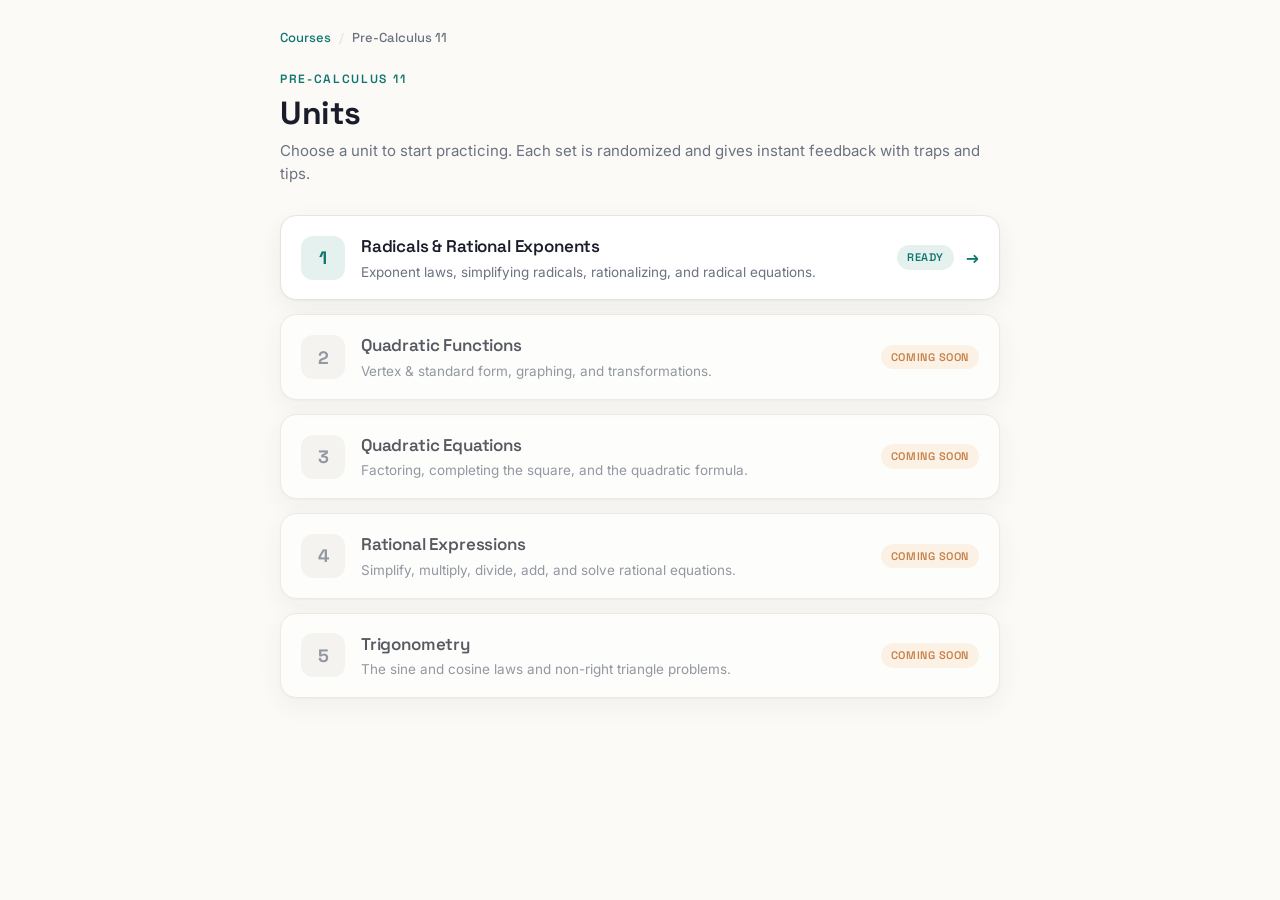
==== precalc_11/index.html @ a69ebec3 "V1" ====
<!DOCTYPE html>
<html lang="en">
<head>
<meta charset="UTF-8">
<meta name="viewport" content="width=device-width, initial-scale=1.0">
<title>Pre-Calculus 11 — Units</title>
<link rel="preconnect" href="https://fonts.googleapis.com">
<link rel="preconnect" href="https://fonts.gstatic.com" crossorigin>
<link href="https://fonts.googleapis.com/css2?family=Space+Grotesk:wght@400;500;600;700&family=Inter:wght@400;450;500;600&display=swap" rel="stylesheet">
<style>
  :root{
    --paper:#FBFAF7;
    --card:#FFFFFF;
    --ink:#1A1D29;
    --muted:#6B7280;
    --line:#E7E4DC;
    --brand:#0F766E;
    --brand-soft:#E4F1EF;
    --amber:#B45309;
    --amber-soft:#FBF0DF;
    --radius:16px;
    --shadow:0 1px 2px rgba(26,29,41,.04), 0 8px 24px rgba(26,29,41,.06);
    --shadow-lift:0 2px 4px rgba(26,29,41,.05), 0 18px 40px rgba(26,29,41,.10);
  }
  *{box-sizing:border-box}
  html,body{margin:0;padding:0}
  body{
    background:var(--paper);
    color:var(--ink);
    font-family:'Inter',system-ui,sans-serif;
    font-size:16px;line-height:1.5;
    -webkit-font-smoothing:antialiased;
    padding:28px 16px 72px;
  }
  .wrap{max-width:720px;margin:0 auto}

  .crumbs{
    font-size:13px;color:var(--muted);margin-bottom:22px;
    font-family:'Space Grotesk',sans-serif;font-weight:500;
  }
  .crumbs a{color:var(--brand);text-decoration:none}
  .crumbs a:hover{text-decoration:underline}
  .crumbs .sep{margin:0 8px;color:var(--line)}

  .kicker{
    font-family:'Space Grotesk',sans-serif;
    font-size:12px;letter-spacing:.14em;text-transform:uppercase;
    color:var(--brand);font-weight:600;margin-bottom:8px;
  }
  .title{
    font-family:'Space Grotesk',sans-serif;
    font-weight:700;font-size:32px;line-height:1.08;letter-spacing:-.015em;margin:0;
  }
  .sub{color:var(--muted);font-size:15px;margin-top:10px}

  .units{display:grid;gap:14px;margin-top:30px}

  .unit{
    display:flex;align-items:center;gap:16px;text-decoration:none;color:inherit;
    background:var(--card);border:1px solid var(--line);border-radius:var(--radius);
    box-shadow:var(--shadow);padding:18px 20px;position:relative;
    transition:transform .12s ease, box-shadow .18s ease, border-color .18s ease;
  }
  .unit.live:hover{transform:translateY(-2px);box-shadow:var(--shadow-lift);border-color:var(--brand)}

  .num{
    flex:none;width:44px;height:44px;border-radius:12px;
    display:flex;align-items:center;justify-content:center;
    font-family:'Space Grotesk',sans-serif;font-weight:700;font-size:18px;
    background:var(--brand-soft);color:var(--brand);
  }
  .unit.soon .num{background:#F3F1EC;color:var(--muted)}

  .body{flex:1;min-width:0}
  .unit h2{
    font-family:'Space Grotesk',sans-serif;font-weight:600;font-size:17px;
    margin:0 0 3px;letter-spacing:-.01em;
  }
  .unit p{margin:0;font-size:13.5px;color:var(--muted);line-height:1.4}

  .right{flex:none;display:flex;align-items:center;gap:12px}
  .pill{
    font-family:'Space Grotesk',sans-serif;font-weight:600;
    font-size:11px;letter-spacing:.05em;text-transform:uppercase;
    padding:4px 10px;border-radius:20px;
  }
  .pill.ready{color:var(--brand);background:var(--brand-soft)}
  .pill.soon{color:var(--amber);background:var(--amber-soft)}
  .arrow{color:var(--brand);font-family:'Space Grotesk',sans-serif;font-weight:700;transition:transform .18s ease}
  .unit.live:hover .arrow{transform:translateX(4px)}

  .unit.soon{opacity:.72;cursor:default}

  @media(max-width:460px){
    .unit p{display:none}
    .right .pill{display:none}
  }
</style>
</head>
<body>
<div class="wrap">
  <nav class="crumbs"><a href="../index.html">Courses</a><span class="sep">/</span>Pre-Calculus 11</nav>

  <header>
    <div class="kicker">Pre-Calculus 11</div>
    <h1 class="title">Units</h1>
    <p class="sub">Choose a unit to start practicing. Each set is randomized and gives instant feedback with traps and tips.</p>
  </header>

  <div class="units">

    <a class="unit live" href="radicals.html">
      <div class="num">1</div>
      <div class="body">
        <h2>Radicals &amp; Rational Exponents</h2>
        <p>Exponent laws, simplifying radicals, rationalizing, and radical equations.</p>
      </div>
      <div class="right">
        <span class="pill ready">Ready</span>
        <span class="arrow">→</span>
      </div>
    </a>

    <div class="unit soon" aria-disabled="true">
      <div class="num">2</div>
      <div class="body">
        <h2>Quadratic Functions</h2>
        <p>Vertex &amp; standard form, graphing, and transformations.</p>
      </div>
      <div class="right"><span class="pill soon">Coming soon</span></div>
    </div>

    <div class="unit soon" aria-disabled="true">
      <div class="num">3</div>
      <div class="body">
        <h2>Quadratic Equations</h2>
        <p>Factoring, completing the square, and the quadratic formula.</p>
      </div>
      <div class="right"><span class="pill soon">Coming soon</span></div>
    </div>

    <div class="unit soon" aria-disabled="true">
      <div class="num">4</div>
      <div class="body">
        <h2>Rational Expressions</h2>
        <p>Simplify, multiply, divide, add, and solve rational equations.</p>
      </div>
      <div class="right"><span class="pill soon">Coming soon</span></div>
    </div>

    <div class="unit soon" aria-disabled="true">
      <div class="num">5</div>
      <div class="body">
        <h2>Trigonometry</h2>
        <p>The sine and cosine laws and non-right triangle problems.</p>
      </div>
      <div class="right"><span class="pill soon">Coming soon</span></div>
    </div>

  </div>
</div>
</body>
</html>
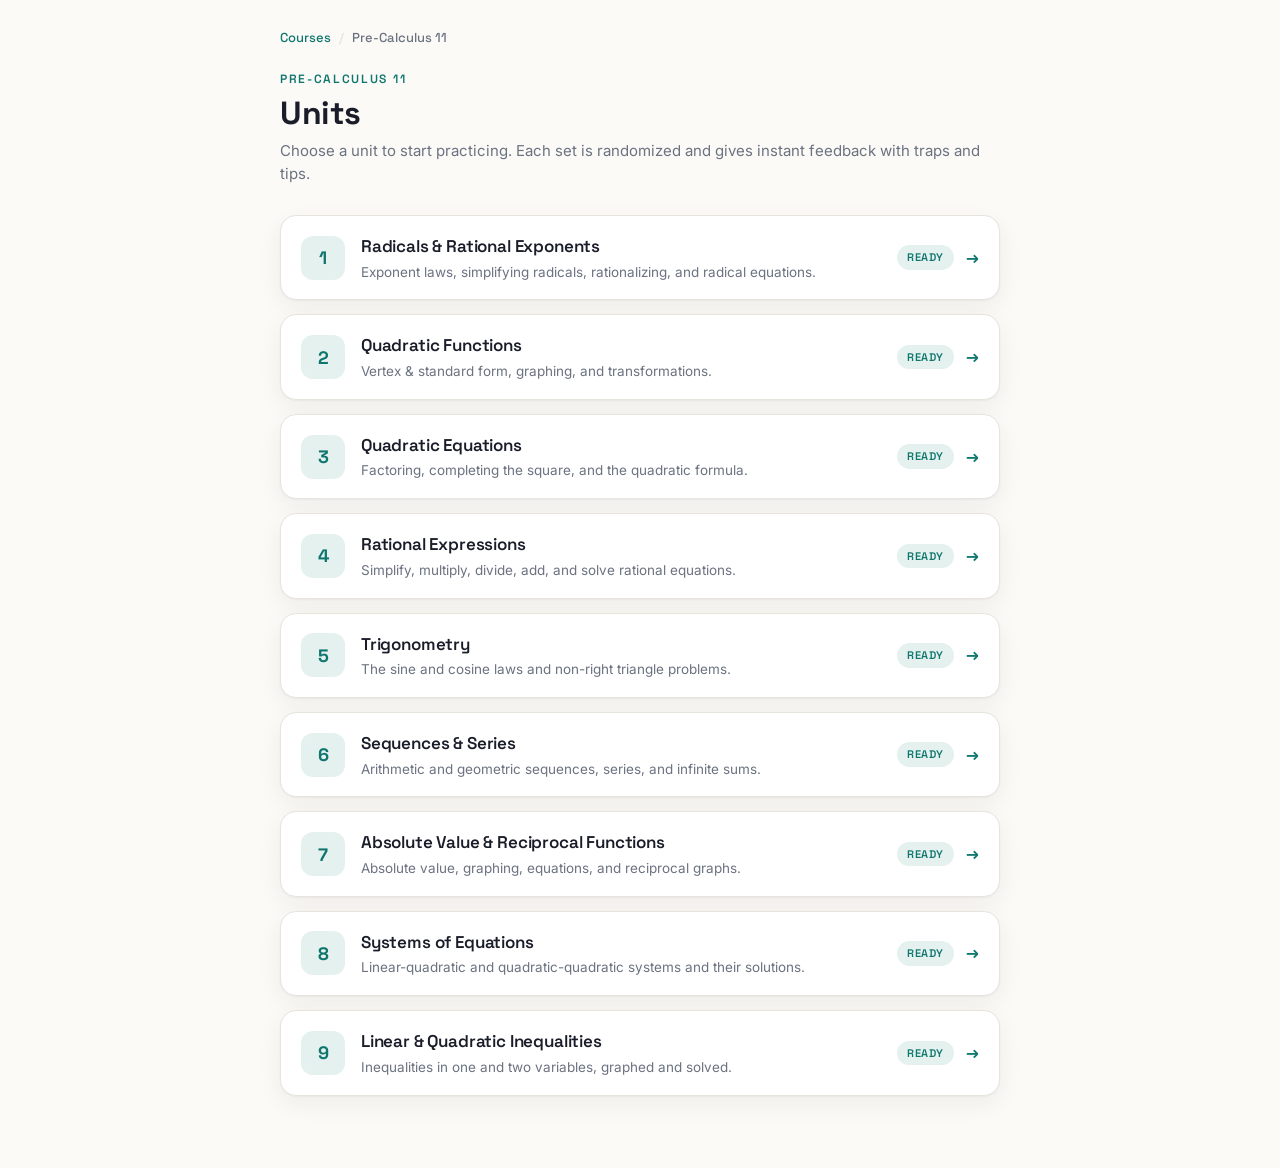
==== commit 2d2db3a8: "Add remaining Pre-Calculus 11 units Build the 8 remaining McGraw-Hill Ryerson Pre-Calculus 11 chapte" ====
--- a/precalc_11/index.html
+++ b/precalc_11/index.html
@@ -121,41 +121,101 @@
       </div>
     </a>
 
-    <div class="unit soon" aria-disabled="true">
+    <a class="unit live" href="quadratic-functions.html">
       <div class="num">2</div>
       <div class="body">
         <h2>Quadratic Functions</h2>
         <p>Vertex &amp; standard form, graphing, and transformations.</p>
       </div>
-      <div class="right"><span class="pill soon">Coming soon</span></div>
-    </div>
-
-    <div class="unit soon" aria-disabled="true">
+      <div class="right">
+        <span class="pill ready">Ready</span>
+        <span class="arrow">→</span>
+      </div>
+    </a>
+
+    <a class="unit live" href="quadratic-equations.html">
       <div class="num">3</div>
       <div class="body">
         <h2>Quadratic Equations</h2>
         <p>Factoring, completing the square, and the quadratic formula.</p>
       </div>
-      <div class="right"><span class="pill soon">Coming soon</span></div>
-    </div>
-
-    <div class="unit soon" aria-disabled="true">
+      <div class="right">
+        <span class="pill ready">Ready</span>
+        <span class="arrow">→</span>
+      </div>
+    </a>
+
+    <a class="unit live" href="rational-expressions.html">
       <div class="num">4</div>
       <div class="body">
         <h2>Rational Expressions</h2>
         <p>Simplify, multiply, divide, add, and solve rational equations.</p>
       </div>
-      <div class="right"><span class="pill soon">Coming soon</span></div>
-    </div>
-
-    <div class="unit soon" aria-disabled="true">
+      <div class="right">
+        <span class="pill ready">Ready</span>
+        <span class="arrow">→</span>
+      </div>
+    </a>
+
+    <a class="unit live" href="trigonometry.html">
       <div class="num">5</div>
       <div class="body">
         <h2>Trigonometry</h2>
         <p>The sine and cosine laws and non-right triangle problems.</p>
       </div>
-      <div class="right"><span class="pill soon">Coming soon</span></div>
-    </div>
+      <div class="right">
+        <span class="pill ready">Ready</span>
+        <span class="arrow">→</span>
+      </div>
+    </a>
+
+    <a class="unit live" href="sequences-series.html">
+      <div class="num">6</div>
+      <div class="body">
+        <h2>Sequences &amp; Series</h2>
+        <p>Arithmetic and geometric sequences, series, and infinite sums.</p>
+      </div>
+      <div class="right">
+        <span class="pill ready">Ready</span>
+        <span class="arrow">→</span>
+      </div>
+    </a>
+
+    <a class="unit live" href="absolute-value-reciprocal.html">
+      <div class="num">7</div>
+      <div class="body">
+        <h2>Absolute Value &amp; Reciprocal Functions</h2>
+        <p>Absolute value, graphing, equations, and reciprocal graphs.</p>
+      </div>
+      <div class="right">
+        <span class="pill ready">Ready</span>
+        <span class="arrow">→</span>
+      </div>
+    </a>
+
+    <a class="unit live" href="systems-of-equations.html">
+      <div class="num">8</div>
+      <div class="body">
+        <h2>Systems of Equations</h2>
+        <p>Linear-quadratic and quadratic-quadratic systems and their solutions.</p>
+      </div>
+      <div class="right">
+        <span class="pill ready">Ready</span>
+        <span class="arrow">→</span>
+      </div>
+    </a>
+
+    <a class="unit live" href="inequalities.html">
+      <div class="num">9</div>
+      <div class="body">
+        <h2>Linear &amp; Quadratic Inequalities</h2>
+        <p>Inequalities in one and two variables, graphed and solved.</p>
+      </div>
+      <div class="right">
+        <span class="pill ready">Ready</span>
+        <span class="arrow">→</span>
+      </div>
+    </a>
 
   </div>
 </div>
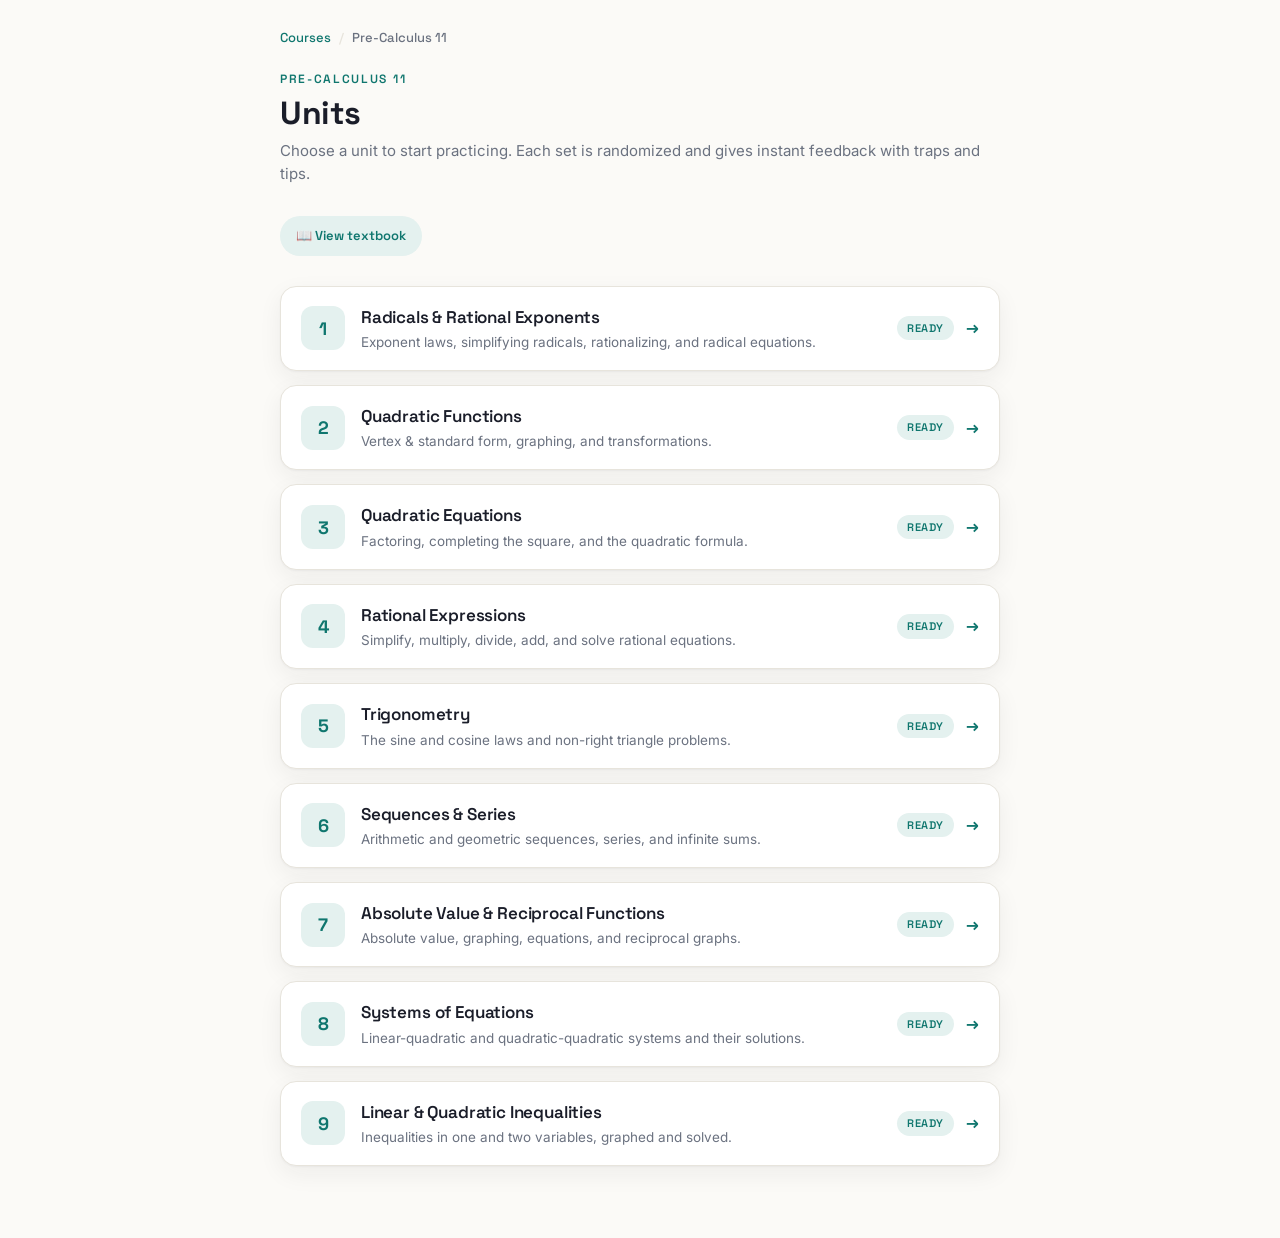
==== commit a64392ee: "pdf for pre calc 11" ====
--- a/precalc_11/index.html
+++ b/precalc_11/index.html
@@ -91,6 +91,17 @@
 
   .unit.soon{opacity:.72;cursor:default}
 
+  .tb-btn{
+    display:inline-flex;align-items:center;gap:7px;margin-top:16px;
+    font-family:'Space Grotesk',sans-serif;font-weight:600;font-size:13px;
+    color:var(--brand);background:var(--brand-soft);
+    padding:9px 15px;border-radius:20px;text-decoration:none;
+    border:1px solid transparent;
+    transition:background .15s ease, border-color .15s ease, transform .08s ease;
+  }
+  .tb-btn:hover{background:#fff;border-color:var(--brand)}
+  .tb-btn:active{transform:translateY(1px)}
+
   @media(max-width:460px){
     .unit p{display:none}
     .right .pill{display:none}
@@ -105,6 +116,7 @@
     <div class="kicker">Pre-Calculus 11</div>
     <h1 class="title">Units</h1>
     <p class="sub">Choose a unit to start practicing. Each set is randomized and gives instant feedback with traps and tips.</p>
+    <a class="tb-btn" href="../textbooks/precalc11.pdf" target="_blank" rel="noopener">📖 View textbook</a>
   </header>
 
   <div class="units">
